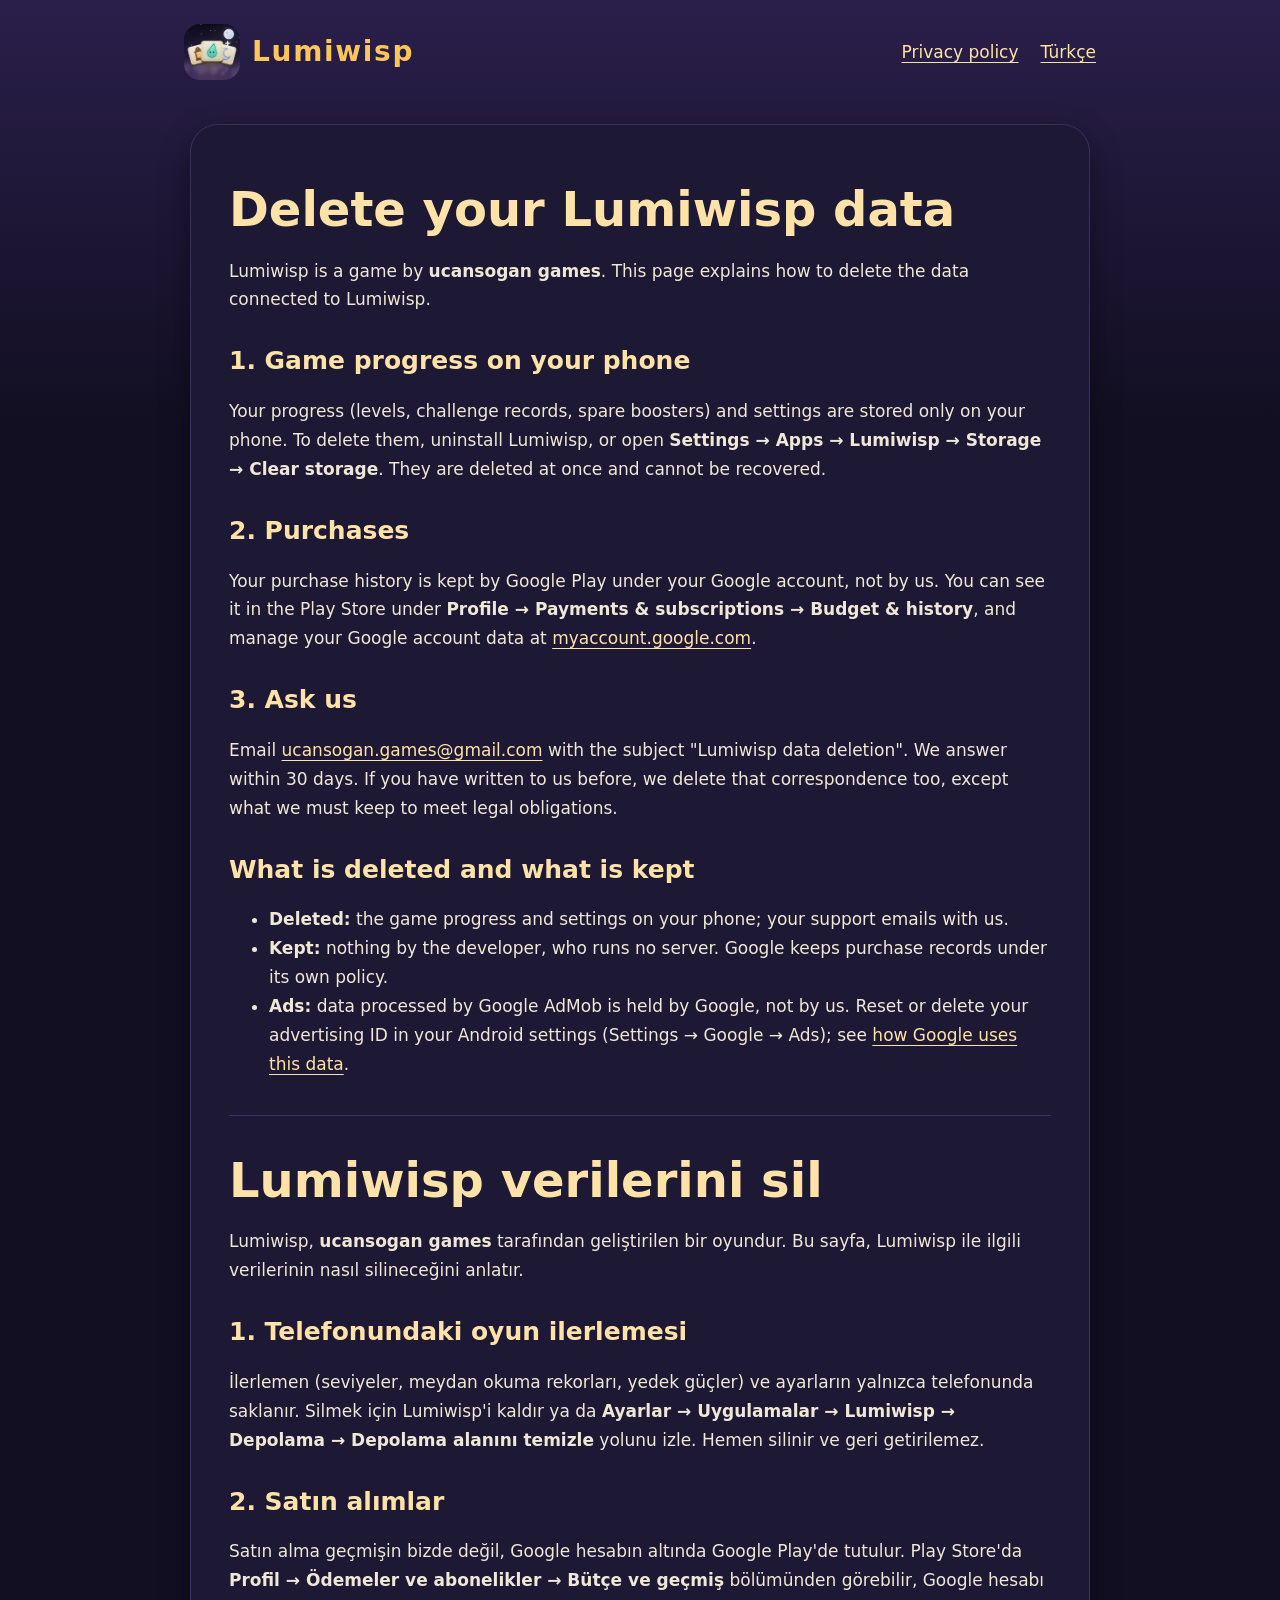
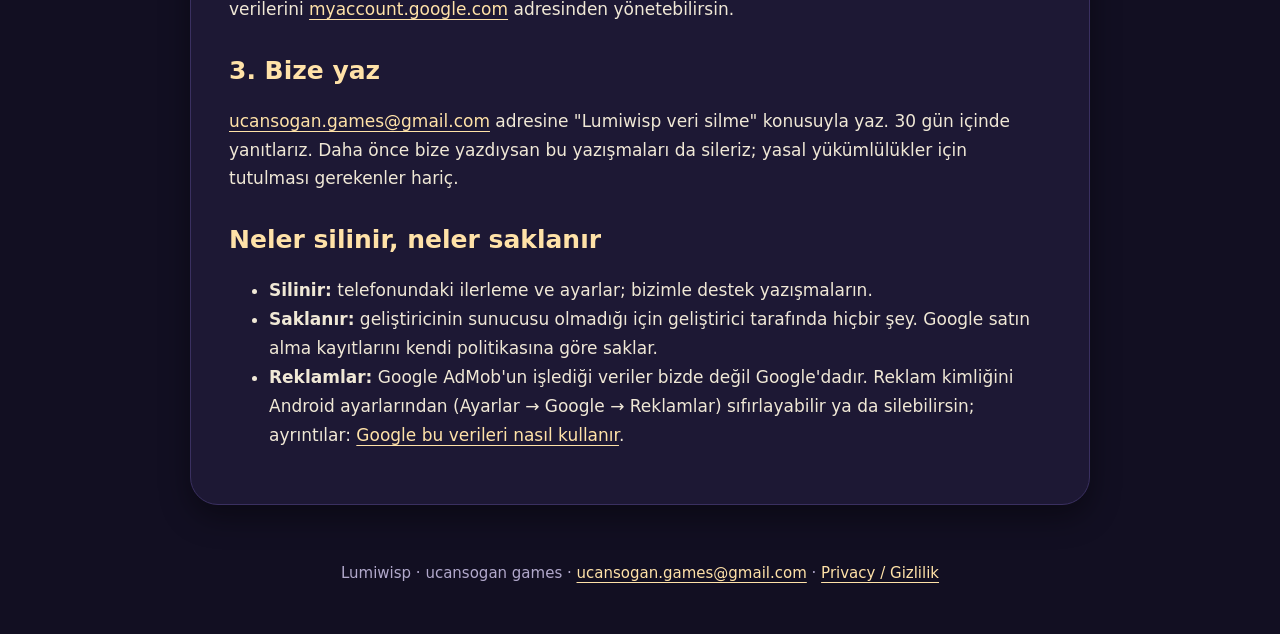
==== delete-data.html @ 44077b7b "first commit" ====
<!doctype html>
<html lang="en"><head><meta charset="utf-8"><meta name="viewport" content="width=device-width,initial-scale=1"><title>Lumiwisp — Delete your data / Verilerini sil</title><link rel="stylesheet" href="styles.css"><link rel="icon" type="image/png" href="icon.png"></head>
<body><header><a class="brand" href="index.html"><img src="icon.png" alt="" width="56" height="56">Lumiwisp</a><nav aria-label="Main"><a href="privacy.html">Privacy policy</a><a href="#turkce" lang="tr">Türkçe</a></nav></header><main>

<h1>Delete your Lumiwisp data</h1>
<p>Lumiwisp is a game by <strong>ucansogan games</strong>. This page explains how to delete the data connected to Lumiwisp.</p>

<h2>1. Game progress on your phone</h2>
<p>Your progress (levels, challenge records, spare boosters) and settings are stored only on your phone. To delete them, uninstall Lumiwisp, or open <strong>Settings → Apps → Lumiwisp → Storage → Clear storage</strong>. They are deleted at once and cannot be recovered.</p>

<h2>2. Purchases</h2>
<p>Your purchase history is kept by Google Play under your Google account, not by us. You can see it in the Play Store under <strong>Profile → Payments &amp; subscriptions → Budget &amp; history</strong>, and manage your Google account data at <a href="https://myaccount.google.com/">myaccount.google.com</a>.</p>

<h2>3. Ask us</h2>
<p>Email <a href="mailto:ucansogan.games@gmail.com?subject=Lumiwisp%20data%20deletion">ucansogan.games@gmail.com</a> with the subject "Lumiwisp data deletion". We answer within 30 days. If you have written to us before, we delete that correspondence too, except what we must keep to meet legal obligations.</p>

<h2>What is deleted and what is kept</h2>
<ul>
<li><strong>Deleted:</strong> the game progress and settings on your phone; your support emails with us.</li>
<li><strong>Kept:</strong> nothing by the developer, who runs no server. Google keeps purchase records under its own policy.</li>
<li><strong>Ads:</strong> data processed by Google AdMob is held by Google, not by us. Reset or delete your advertising ID in your Android settings (Settings → Google → Ads); see <a href="https://policies.google.com/technologies/partner-sites">how Google uses this data</a>.</li>
</ul>

<hr>
<section id="turkce" lang="tr">
<h1>Lumiwisp verilerini sil</h1>
<p>Lumiwisp, <strong>ucansogan games</strong> tarafından geliştirilen bir oyundur. Bu sayfa, Lumiwisp ile ilgili verilerinin nasıl silineceğini anlatır.</p>

<h2>1. Telefonundaki oyun ilerlemesi</h2>
<p>İlerlemen (seviyeler, meydan okuma rekorları, yedek güçler) ve ayarların yalnızca telefonunda saklanır. Silmek için Lumiwisp'i kaldır ya da <strong>Ayarlar → Uygulamalar → Lumiwisp → Depolama → Depolama alanını temizle</strong> yolunu izle. Hemen silinir ve geri getirilemez.</p>

<h2>2. Satın alımlar</h2>
<p>Satın alma geçmişin bizde değil, Google hesabın altında Google Play'de tutulur. Play Store'da <strong>Profil → Ödemeler ve abonelikler → Bütçe ve geçmiş</strong> bölümünden görebilir, Google hesabı verilerini <a href="https://myaccount.google.com/">myaccount.google.com</a> adresinden yönetebilirsin.</p>

<h2>3. Bize yaz</h2>
<p><a href="mailto:ucansogan.games@gmail.com?subject=Lumiwisp%20veri%20silme">ucansogan.games@gmail.com</a> adresine "Lumiwisp veri silme" konusuyla yaz. 30 gün içinde yanıtlarız. Daha önce bize yazdıysan bu yazışmaları da sileriz; yasal yükümlülükler için tutulması gerekenler hariç.</p>

<h2>Neler silinir, neler saklanır</h2>
<ul>
<li><strong>Silinir:</strong> telefonundaki ilerleme ve ayarlar; bizimle destek yazışmaların.</li>
<li><strong>Saklanır:</strong> geliştiricinin sunucusu olmadığı için geliştirici tarafında hiçbir şey. Google satın alma kayıtlarını kendi politikasına göre saklar.</li>
<li><strong>Reklamlar:</strong> Google AdMob'un işlediği veriler bizde değil Google'dadır. Reklam kimliğini Android ayarlarından (Ayarlar → Google → Reklamlar) sıfırlayabilir ya da silebilirsin; ayrıntılar: <a href="https://policies.google.com/technologies/partner-sites?hl=tr">Google bu verileri nasıl kullanır</a>.</li>
</ul>
</section>
</main><footer><p>Lumiwisp · ucansogan games · <a href="mailto:ucansogan.games@gmail.com">ucansogan.games@gmail.com</a> · <a href="privacy.html">Privacy / Gizlilik</a></p></footer></body></html>
---- styles.css ----
:root{color-scheme:dark;--ink:#f0e8d6;--lantern:#ffc45c;--light:#ffe2a8;--wisp:#6fe3d0;--night:#120f22;--dusk:#2a1f4a;--panel:#1d1834}
*{box-sizing:border-box}
body{margin:0;background:linear-gradient(180deg,var(--dusk),var(--night) 420px) var(--night);color:var(--ink);font:17px/1.7 system-ui,-apple-system,BlinkMacSystemFont,"Segoe UI",sans-serif}
a{color:var(--light);text-underline-offset:4px}
a:focus-visible{outline:3px solid var(--light);outline-offset:5px;border-radius:3px}
header{max-width:960px;margin:auto;padding:24px;display:flex;justify-content:space-between;align-items:center;gap:20px;flex-wrap:wrap}
.brand{display:flex;align-items:center;gap:12px;text-decoration:none;font-size:28px;font-weight:800;letter-spacing:.06em;color:var(--lantern)}
.brand img{width:56px;height:56px;border-radius:16px}
nav{display:flex;gap:22px;flex-wrap:wrap}
main{max-width:900px;margin:20px auto 56px;padding:38px;background:var(--panel);border:1px solid #3a3060;border-radius:28px;box-shadow:0 12px 30px #0006}
.hero{text-align:center;padding:24px 0}
.hero img{width:176px;height:176px;border-radius:36px;box-shadow:0 0 44px #6fe3d044}
.eyebrow{font-size:14px;letter-spacing:.1em;font-weight:750;text-transform:uppercase;color:var(--wisp)}
h1,h2{line-height:1.2;color:var(--light)}
h1{font-size:clamp(32px,6vw,48px);margin:18px 0}
h2{font-size:25px;margin-top:32px}
.lead{font-size:21px;max-width:620px;margin:0 auto 24px}
.button{display:inline-block;margin:8px;padding:12px 24px;background:var(--lantern);color:var(--night);border-radius:16px;box-shadow:0 5px 0 #a8742a;font-weight:750;text-decoration:none}
.button.secondary{background:var(--dusk);color:var(--ink);box-shadow:0 5px 0 #17102e}
.note{background:#2a2348;border-left:4px solid var(--lantern);padding:16px 20px;border-radius:12px}
footer{max-width:900px;padding:0 24px 32px;margin:auto;text-align:center;color:#b2a9cc;font-size:15px}
hr{border:0;border-top:1px solid #3a3060;margin:36px 0}
html{scroll-behavior:smooth}
@media(prefers-reduced-motion:reduce){html{scroll-behavior:auto}}
@media(max-width:600px){header{padding:18px}main{margin:10px 12px 32px;padding:24px 20px;border-radius:22px}.hero{padding-top:12px}.brand{font-size:25px}nav{gap:15px}}
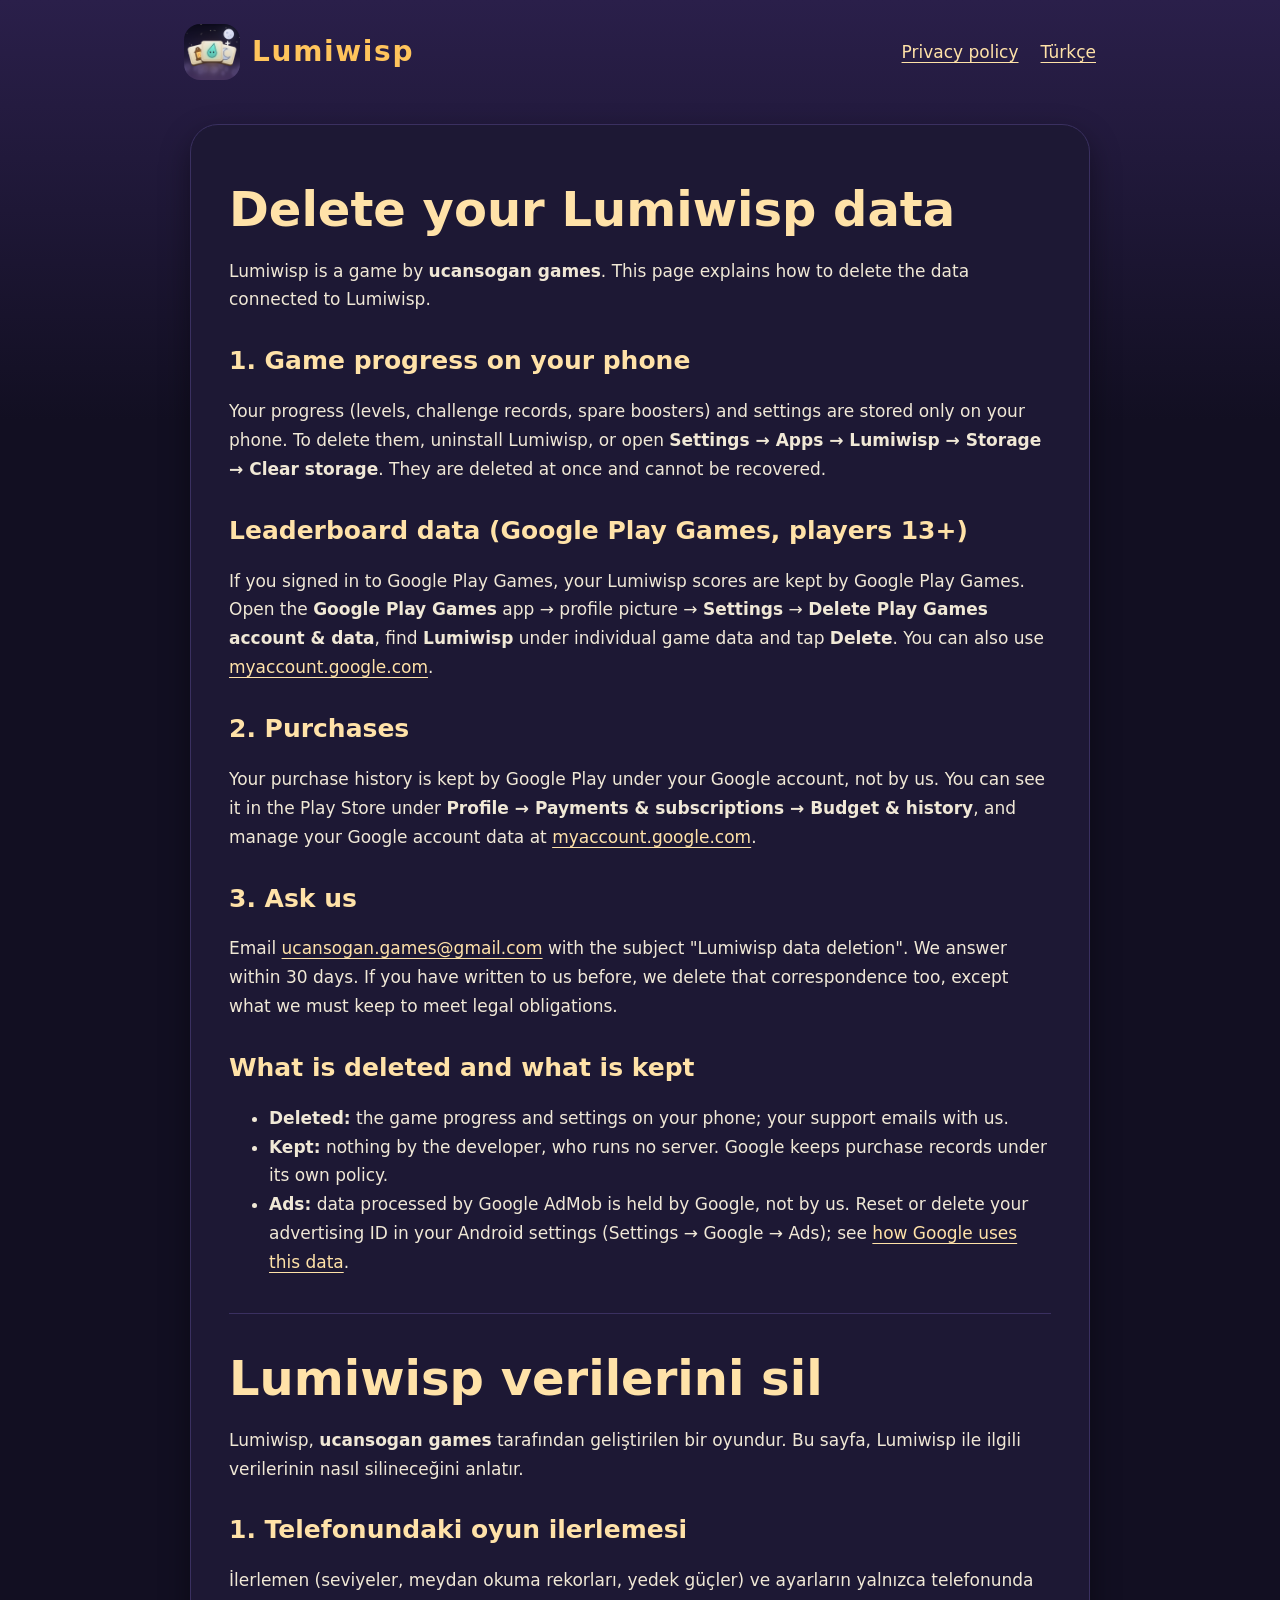
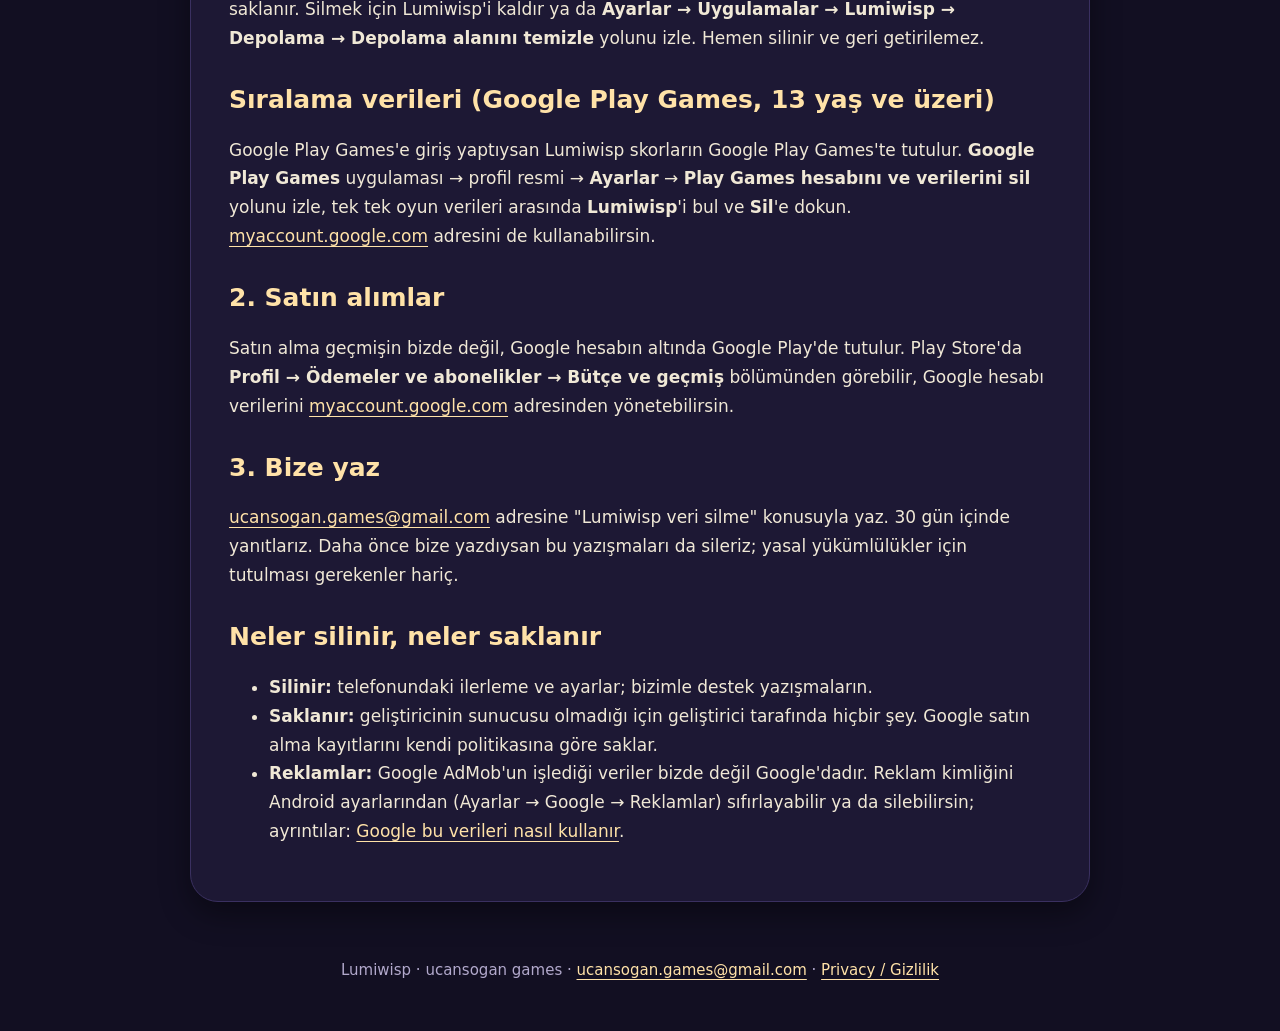
==== commit 0a9a478a: "update" ====
--- a/delete-data.html
+++ b/delete-data.html
@@ -7,6 +7,9 @@
 
 <h2>1. Game progress on your phone</h2>
 <p>Your progress (levels, challenge records, spare boosters) and settings are stored only on your phone. To delete them, uninstall Lumiwisp, or open <strong>Settings → Apps → Lumiwisp → Storage → Clear storage</strong>. They are deleted at once and cannot be recovered.</p>
+
+<h2>Leaderboard data (Google Play Games, players 13+)</h2>
+<p>If you signed in to Google Play Games, your Lumiwisp scores are kept by Google Play Games. Open the <strong>Google Play Games</strong> app → profile picture → <strong>Settings</strong> → <strong>Delete Play Games account &amp; data</strong>, find <strong>Lumiwisp</strong> under individual game data and tap <strong>Delete</strong>. You can also use <a href="https://myaccount.google.com/">myaccount.google.com</a>.</p>
 
 <h2>2. Purchases</h2>
 <p>Your purchase history is kept by Google Play under your Google account, not by us. You can see it in the Play Store under <strong>Profile → Payments &amp; subscriptions → Budget &amp; history</strong>, and manage your Google account data at <a href="https://myaccount.google.com/">myaccount.google.com</a>.</p>
@@ -29,6 +32,9 @@
 <h2>1. Telefonundaki oyun ilerlemesi</h2>
 <p>İlerlemen (seviyeler, meydan okuma rekorları, yedek güçler) ve ayarların yalnızca telefonunda saklanır. Silmek için Lumiwisp'i kaldır ya da <strong>Ayarlar → Uygulamalar → Lumiwisp → Depolama → Depolama alanını temizle</strong> yolunu izle. Hemen silinir ve geri getirilemez.</p>
 
+<h2>Sıralama verileri (Google Play Games, 13 yaş ve üzeri)</h2>
+<p>Google Play Games'e giriş yaptıysan Lumiwisp skorların Google Play Games'te tutulur. <strong>Google Play Games</strong> uygulaması → profil resmi → <strong>Ayarlar</strong> → <strong>Play Games hesabını ve verilerini sil</strong> yolunu izle, tek tek oyun verileri arasında <strong>Lumiwisp</strong>'i bul ve <strong>Sil</strong>'e dokun. <a href="https://myaccount.google.com/">myaccount.google.com</a> adresini de kullanabilirsin.</p>
+
 <h2>2. Satın alımlar</h2>
 <p>Satın alma geçmişin bizde değil, Google hesabın altında Google Play'de tutulur. Play Store'da <strong>Profil → Ödemeler ve abonelikler → Bütçe ve geçmiş</strong> bölümünden görebilir, Google hesabı verilerini <a href="https://myaccount.google.com/">myaccount.google.com</a> adresinden yönetebilirsin.</p>
 
